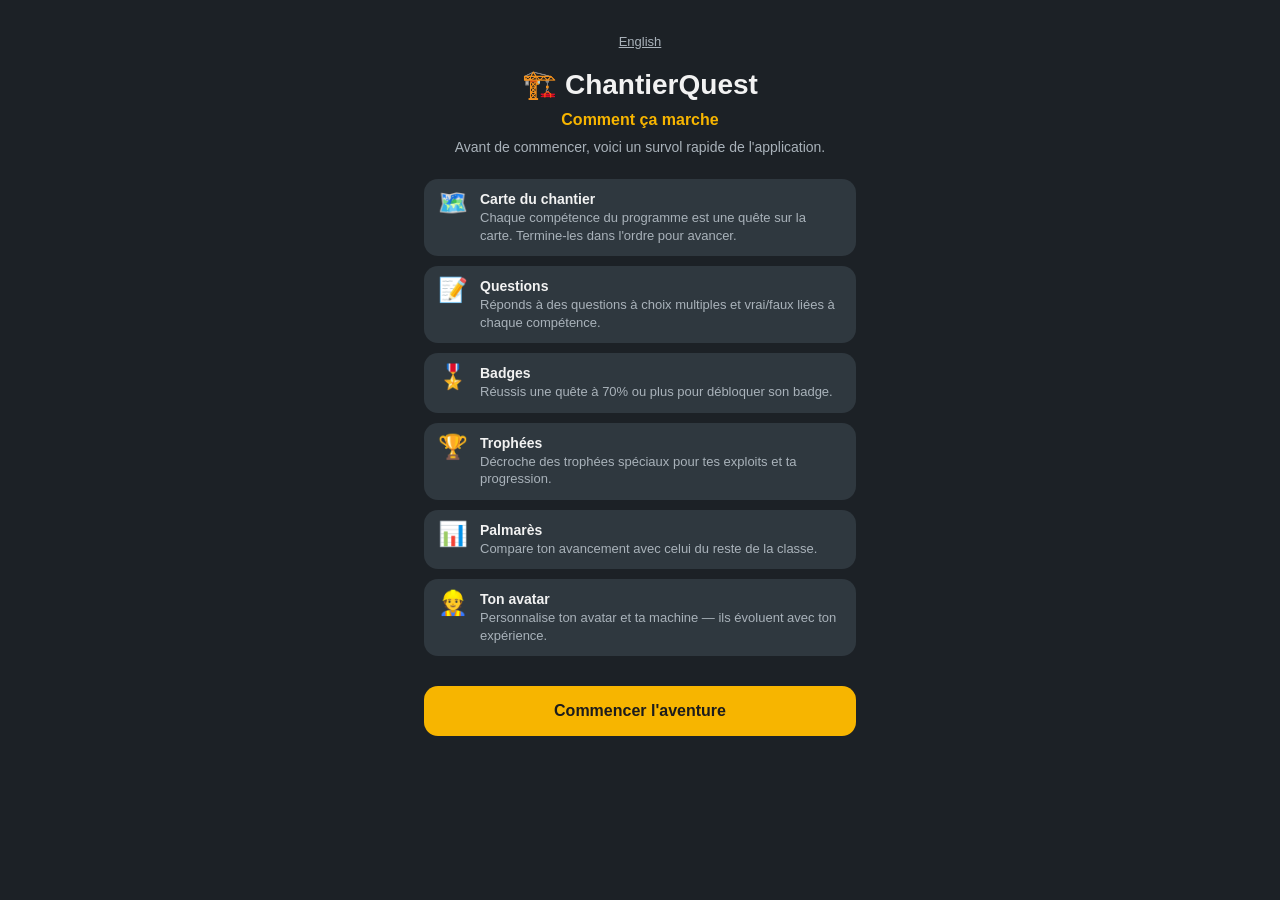
==== index.html @ 1dc8bb92 "ChantierQuest en application web installable (PWA) Contenu identique à l'app iOS, servi par le web :" ====
<!DOCTYPE html>
<html lang="fr">
<head>
<meta charset="UTF-8" />
<meta name="viewport" content="width=device-width, initial-scale=1, maximum-scale=1, viewport-fit=cover" />
<title>ChantierQuest — DEP 5220 / 5720</title>
<meta name="description" content="Application de révision gamifiée pour les élèves du DEP en Charpenterie-menuiserie." />
<meta name="theme-color" content="#8A6516" />

<!-- Ce qui fait d'une page web une application installable -->
<link rel="manifest" href="manifest.json" />
<link rel="icon" href="icons/icon-192.png" />
<link rel="apple-touch-icon" href="icons/icon-192.png" />
<!-- iOS : plein écran, sans barre de navigateur, une fois ajoutée à l'écran d'accueil -->
<meta name="apple-mobile-web-app-capable" content="yes" />
<meta name="mobile-web-app-capable" content="yes" />
<meta name="apple-mobile-web-app-status-bar-style" content="black-translucent" />
<meta name="apple-mobile-web-app-title" content="ChantierQuest" />

<link rel="stylesheet" href="style.css" />
</head>
<body>
<div id="app"></div>
<script src="data.js"></script>
<script src="app.js"></script>
<script>
  // Enregistre le service worker : c'est lui qui rend l'app disponible hors ligne.
  if ("serviceWorker" in navigator) {
    window.addEventListener("load", function () {
      navigator.serviceWorker.register("sw.js").catch(function (e) {
        console.warn("Service worker non enregistré:", e);
      });
    });
  }
</script>
</body>
</html>
---- style.css ----
:root {
  --safety-yellow: #f7b500;
  --dark: #1c2126;
  --dark-2: #262d35;
  --card: #2f383f;
  --text: #f2f2f2;
  --muted: #a9b2ba;
  --success: #3bb54a;
  --danger: #e13c3c;
  --radius: 14px;
}

* { box-sizing: border-box; }

html, body {
  margin: 0;
  padding: 0;
  background: var(--dark);
  color: var(--text);
  font-family: -apple-system, BlinkMacSystemFont, "Segoe UI", Roboto, Helvetica, Arial, sans-serif;
  -webkit-tap-highlight-color: transparent;
}

#app {
  max-width: 480px;
  margin: 0 auto;
  min-height: 100vh;
  display: flex;
  flex-direction: column;
  background: var(--dark);
  padding-top: env(safe-area-inset-top);
  padding-bottom: calc(24px + env(safe-area-inset-bottom));
}

button {
  font-family: inherit;
  cursor: pointer;
  border: none;
}

/* ---------- Onboarding ---------- */
.onboarding {
  padding: 32px 24px;
  display: flex;
  flex-direction: column;
  gap: 10px;
  text-align: center;
}
.lang-toggle-top { text-align: right; }
.lang-toggle-top button {
  background: none;
  color: var(--muted);
  text-decoration: underline;
  font-size: 13px;
}
.onboarding h1 { font-size: 28px; margin: 8px 0 0; }
.tagline { color: var(--safety-yellow); font-weight: 600; margin: 0; }
.program-title { color: var(--muted); font-size: 13px; margin-bottom: 16px; }
.field-label { text-align: left; font-size: 13px; color: var(--muted); margin-top: 12px; }
#nameInput {
  padding: 14px;
  border-radius: var(--radius);
  border: 1px solid #444;
  background: var(--dark-2);
  color: var(--text);
  font-size: 16px;
}
.access-gate { justify-content: center; }
#accessCodeInput {
  padding: 20px 16px;
  border-radius: var(--radius);
  border: 2px solid #555;
  background: var(--dark-2);
  color: var(--text);
  font-size: 26px;
  font-weight: 700;
  letter-spacing: 3px;
  text-align: center;
  text-transform: uppercase;
  width: 100%;
  box-sizing: border-box;
  margin-top: 8px;
}
#accessCodeInput:focus {
  outline: none;
  border-color: var(--safety-yellow);
}
.access-error {
  color: #ff6b5e;
  font-size: 14px;
  margin-top: 12px;
  text-align: center;
}
.welcome-screen { text-align: left; }
.welcome-screen .lang-toggle-top,
.welcome-screen h1,
.welcome-screen .tagline { text-align: center; }
.welcome-intro {
  color: var(--muted);
  font-size: 14px;
  text-align: center;
  margin: 0 0 6px;
}
.welcome-list {
  display: flex;
  flex-direction: column;
  gap: 10px;
  margin-top: 8px;
}
.welcome-item {
  display: flex;
  align-items: flex-start;
  gap: 12px;
  background: var(--card);
  border-radius: var(--radius);
  padding: 12px 14px;
}
.welcome-icon { font-size: 24px; line-height: 1; }
.welcome-item-title { font-weight: 700; font-size: 14px; margin-bottom: 2px; }
.welcome-item-desc { font-size: 13px; color: var(--muted); line-height: 1.35; }
.avatar-char-grid {
  display: grid;
  grid-template-columns: repeat(3, 1fr);
  gap: 10px;
  margin-top: 6px;
}
.avatar-char-btn {
  background: var(--dark-2);
  border: 2px solid transparent;
  border-radius: var(--radius);
  padding: 8px 4px;
  display: flex;
  flex-direction: column;
  align-items: center;
  gap: 4px;
}
.avatar-char-btn svg { border-radius: 50%; }
.avatar-char-btn span { font-size: 10px; color: var(--muted); line-height: 1.2; text-align: center; }
.avatar-char-btn.selected { border-color: var(--safety-yellow); }
.avatar-char-btn.selected span { color: var(--text); font-weight: 600; }

.color-picker { display: flex; gap: 10px; justify-content: center; flex-wrap: wrap; margin-top: 14px; }
.color-swatch {
  width: 30px; height: 30px;
  border-radius: 50%;
  border: 3px solid transparent;
}
.color-swatch.selected { border-color: white; }

.vehicle-grid {
  display: grid;
  grid-template-columns: repeat(2, 1fr);
  gap: 10px;
  margin-top: 6px;
}
.vehicle-btn {
  background: var(--dark-2);
  border: 2px solid transparent;
  border-radius: var(--radius);
  padding: 10px 4px 8px;
  display: flex;
  flex-direction: column;
  align-items: center;
  gap: 4px;
}
.vehicle-btn.selected { border-color: var(--safety-yellow); }
.vehicle-btn span { font-size: 11px; color: var(--muted); }
.vehicle-btn.selected span { color: var(--text); font-weight: 600; }

.vehicle-showcase {
  background: var(--card);
  border-radius: var(--radius);
  padding: 10px 10px 14px;
  margin-bottom: 16px;
  display: flex;
  flex-direction: column;
  align-items: center;
}
.vehicle-frame {
  height: 190px;
  width: 100%;
  display: flex;
  align-items: flex-end;
  justify-content: center;
  overflow: visible;
}
.vehicle-caption { font-size: 12px; color: var(--muted); margin-top: 8px; text-align: center; }
.cta {
  margin-top: 20px;
  background: var(--safety-yellow);
  color: #1c1c1c;
  font-weight: 700;
  font-size: 16px;
  padding: 16px;
  border-radius: var(--radius);
}
.secondary {
  margin-top: 10px;
  background: var(--card);
  color: var(--text);
  padding: 14px;
  border-radius: var(--radius);
}
.secondary.danger { color: var(--danger); }

/* ---------- Topbar ---------- */
.topbar {
  display: flex;
  align-items: center;
  justify-content: space-between;
  padding: 16px 16px 8px;
}
.brand { display: flex; align-items: center; gap: 10px; }
.avatar-chip {
  width: 42px; height: 42px; border-radius: 50%;
  display: flex; align-items: center; justify-content: center;
  overflow: hidden;
  flex-shrink: 0;
}
.avatar-chip svg { display: block; }
.brand-name { font-weight: 700; font-size: 15px; }
.brand-level { font-size: 12px; color: var(--muted); }
.topbar-actions { display: flex; align-items: center; gap: 8px; }
.lang-btn {
  background: var(--card);
  color: var(--text);
  padding: 8px 12px;
  border-radius: 10px;
  font-size: 13px;
  font-weight: 700;
}
.reset-btn {
  background: var(--card);
  color: var(--muted);
  width: 34px;
  height: 34px;
  border-radius: 10px;
  font-size: 15px;
  display: flex;
  align-items: center;
  justify-content: center;
}

.tabs {
  display: flex;
  gap: 6px;
  padding: 0 16px 12px;
}
.tabs button {
  flex: 1;
  background: var(--dark-2);
  color: var(--muted);
  padding: 9px 3px;
  border-radius: 10px;
  font-size: 11px;
  white-space: nowrap;
}
.tabs button.active {
  background: var(--safety-yellow);
  color: #1c1c1c;
  font-weight: 700;
}

.content { padding: 8px 16px 24px; }

/* ---------- Progress / Map ---------- */
.progress-banner { margin-bottom: 16px; }
.progress-bar {
  height: 10px;
  background: var(--dark-2);
  border-radius: 6px;
  overflow: hidden;
}
.progress-fill {
  height: 100%;
  background: linear-gradient(90deg, var(--safety-yellow), var(--success));
}
.progress-label { font-size: 12px; color: var(--muted); margin-top: 6px; text-align: right; }

.quest-path { display: flex; flex-direction: column; gap: 10px; }
.quest-node {
  display: flex;
  flex-direction: column;
  gap: 10px;
  background: var(--card);
  border-radius: var(--radius);
  padding: 12px;
}
.quest-node.done { border: 1px solid var(--success); }
.quest-node.locked { opacity: 0.45; }
.quest-node-main { display: flex; align-items: center; gap: 12px; cursor: pointer; }
.quest-icon { font-size: 26px; width: 36px; text-align: center; }
.quest-body { flex: 1; }
.quest-num { font-size: 11px; color: var(--muted); }
.quest-title { font-size: 14px; font-weight: 600; }
.quest-meta { font-size: 11px; color: var(--muted); margin-top: 2px; }
.quest-status { font-size: 18px; }

/* ---------- Paliers de difficulté (Débutant / Intermédiaire / Avancé) ---------- */
.tier-row { display: flex; gap: 8px; }
.tier-pill {
  flex: 1;
  background: var(--dark-2);
  color: var(--text);
  border-radius: 10px;
  padding: 8px 4px;
  display: flex;
  flex-direction: column;
  align-items: center;
  gap: 2px;
  font-size: 10px;
  border: 2px solid transparent;
}
.tier-pill:disabled { opacity: 0.4; }
.tier-pill.done { border-color: var(--success); background: #1f3325; }
.tier-pill.locked { opacity: 0.5; }
.tier-pill-icon { font-size: 15px; }
.tier-pill-name { font-weight: 600; }
.tier-pill-score { color: var(--safety-yellow); font-weight: 700; }
.quest-intro-tier {
  display: inline-block;
  background: var(--card);
  color: var(--safety-yellow);
  font-size: 12px;
  font-weight: 700;
  padding: 5px 12px;
  border-radius: 20px;
  margin: 8px 0;
}

/* ---------- Quest intro / quiz ---------- */
.quest-intro { text-align: center; }
.quest-intro-icon { font-size: 48px; }
.quest-code { color: var(--muted); font-size: 13px; }
.best-score { color: var(--safety-yellow); font-weight: 700; }

.quiz-progress { color: var(--muted); font-size: 12px; margin-bottom: 6px; }
.quiz-question { font-size: 18px; line-height: 1.4; }
.scenario-badge {
  display: inline-block;
  background: #2a3a4d;
  color: #8fc6ff;
  font-size: 11px;
  font-weight: 700;
  padding: 4px 10px;
  border-radius: 20px;
  margin-bottom: 8px;
}

/* ---------- Questions d'association de termes ("match") ---------- */
.match-prompt { color: var(--muted); font-size: 13px; margin: 12px 0 8px; }
.match-columns { display: flex; gap: 10px; }
.match-col { flex: 1; display: flex; flex-direction: column; gap: 8px; }
.match-btn {
  background: var(--card);
  color: var(--text);
  padding: 10px 8px;
  border-radius: 10px;
  font-size: 12px;
  line-height: 1.3;
  border: 2px solid transparent;
  text-align: left;
  min-height: 44px;
}
.match-term.selected { border-color: var(--safety-yellow); background: #3a3320; }
.match-btn.matched { border-color: var(--success); background: #1f3325; opacity: 0.75; }
.match-btn.wrong { border-color: var(--danger); background: #3a2020; animation: match-shake 0.35s; }
@keyframes match-shake {
  0%, 100% { transform: translateX(0); }
  25% { transform: translateX(-4px); }
  75% { transform: translateX(4px); }
}

/* ---------- Questions avec image de cabine ---------- */
.cabin-wrap {
  position: relative;
  margin: 12px 0 14px;
  border-radius: var(--radius);
  overflow: hidden;
  background: #cfd6db;
  line-height: 0;
}
.cabin-svg { display: block; width: 100%; height: auto; }
.cabin-hotspots { position: absolute; inset: 0; }
.hotspot-dot {
  position: absolute;
  width: 15%;
  padding-top: 15%;
  height: 0;
  margin-left: -7.5%;
  margin-top: -7.5%;
  border-radius: 50%;
  background: rgba(255, 255, 255, 0.001);
  border: 2px dashed rgba(255, 255, 255, 0.6);
}
.hotspot-dot.selected {
  border: 3px solid var(--safety-yellow);
  background: rgba(247, 181, 0, 0.25);
}
.hotspot-legend { margin-top: 4px; }

.choices { display: flex; flex-direction: column; gap: 10px; margin-top: 14px; }
.choice-btn {
  text-align: left;
  background: var(--card);
  color: var(--text);
  padding: 14px;
  border-radius: 12px;
  font-size: 14px;
  border: 2px solid transparent;
}
.choice-btn.selected {
  border-color: var(--safety-yellow);
  background: #3a3320;
}

.tf-choices {
  display: flex;
  gap: 12px;
  margin-top: 18px;
}
.tf-btn {
  flex: 1;
  background: var(--card);
  color: var(--text);
  padding: 22px 8px;
  border-radius: var(--radius);
  font-size: 16px;
  font-weight: 700;
  border: 2px solid transparent;
  text-align: center;
}
.tf-btn.selected {
  border-color: var(--safety-yellow);
  background: #3a3320;
}
.quiz-nav {
  display: flex;
  justify-content: space-between;
  margin-top: 20px;
}
.quiz-nav .cta:disabled { opacity: 0.4; }

.quest-result { text-align: center; position: relative; }
.result-icon { font-size: 52px; }
.result-icon.celebrate { animation: result-pop 0.6s ease; }
@keyframes result-pop {
  0% { transform: scale(0.3) rotate(-15deg); opacity: 0; }
  60% { transform: scale(1.25) rotate(8deg); opacity: 1; }
  100% { transform: scale(1) rotate(0deg); }
}
.result-score { font-size: 18px; font-weight: 700; }
.result-xp { color: var(--safety-yellow); font-weight: 700; }
.result-pass { color: var(--success); font-weight: 600; }
.result-fail { color: var(--danger); font-weight: 600; }
.result-mastery {
  color: var(--safety-yellow);
  font-weight: 800;
  font-size: 15px;
  animation: mastery-glow 1.2s ease-in-out infinite alternate;
}
@keyframes mastery-glow {
  from { text-shadow: 0 0 4px rgba(247,181,0,0.3); }
  to { text-shadow: 0 0 14px rgba(247,181,0,0.85); }
}

/* ---------- Confettis de célébration (paliers réussis) ---------- */
.confetti-burst {
  position: fixed;
  inset: 0;
  overflow: hidden;
  pointer-events: none;
  z-index: 50;
}
.confetti-piece {
  position: absolute;
  top: -12px;
  width: 8px;
  height: 14px;
  border-radius: 2px;
  opacity: 0.95;
  animation-name: confetti-fall;
  animation-timing-function: cubic-bezier(0.35, 0.55, 0.65, 1);
  animation-fill-mode: forwards;
}
@keyframes confetti-fall {
  0% { transform: translateY(0) rotate(0deg); opacity: 1; }
  100% { transform: translateY(620px) rotate(560deg); opacity: 0; }
}

/* ---------- Badges / Trophies ---------- */
.grid {
  display: grid;
  grid-template-columns: 1fr 1fr;
  gap: 10px;
}
.badge-card {
  background: var(--card);
  border-radius: var(--radius);
  padding: 14px;
  text-align: center;
}
.badge-card.locked { opacity: 0.4; }
.badge-icon { font-size: 30px; }
.badge-title { font-size: 12px; font-weight: 600; margin-top: 6px; }
.badge-desc { font-size: 10px; color: var(--muted); margin-top: 4px; }

/* ---------- Leaderboard ---------- */
.leaderboard-list { display: flex; flex-direction: column; gap: 8px; }
.leaderboard-row {
  display: flex;
  align-items: center;
  gap: 10px;
  background: var(--card);
  border-radius: 12px;
  padding: 8px 12px;
}
.leaderboard-row.you {
  border: 2px solid var(--safety-yellow);
  background: #3a3320;
}
.lb-rank { width: 26px; text-align: center; font-weight: 700; font-size: 14px; }
.lb-avatar { width: 36px; height: 36px; border-radius: 50%; overflow: hidden; flex-shrink: 0; }
.lb-avatar svg { display: block; }
.lb-name { flex: 1; font-size: 13px; font-weight: 600; }
.lb-you-tag { color: var(--safety-yellow); font-weight: 700; font-size: 11px; }
.lb-xp { font-size: 12px; color: var(--muted); font-weight: 700; }
.leaderboard-note { font-size: 11px; color: var(--muted); text-align: center; margin-top: 14px; }

.toast {
  position: fixed;
  bottom: 20px;
  left: 50%;
  transform: translateX(-50%);
  background: var(--safety-yellow);
  color: #1c1c1c;
  padding: 12px 18px;
  border-radius: 12px;
  font-weight: 700;
  font-size: 13px;
  box-shadow: 0 4px 16px rgba(0,0,0,0.4);
}
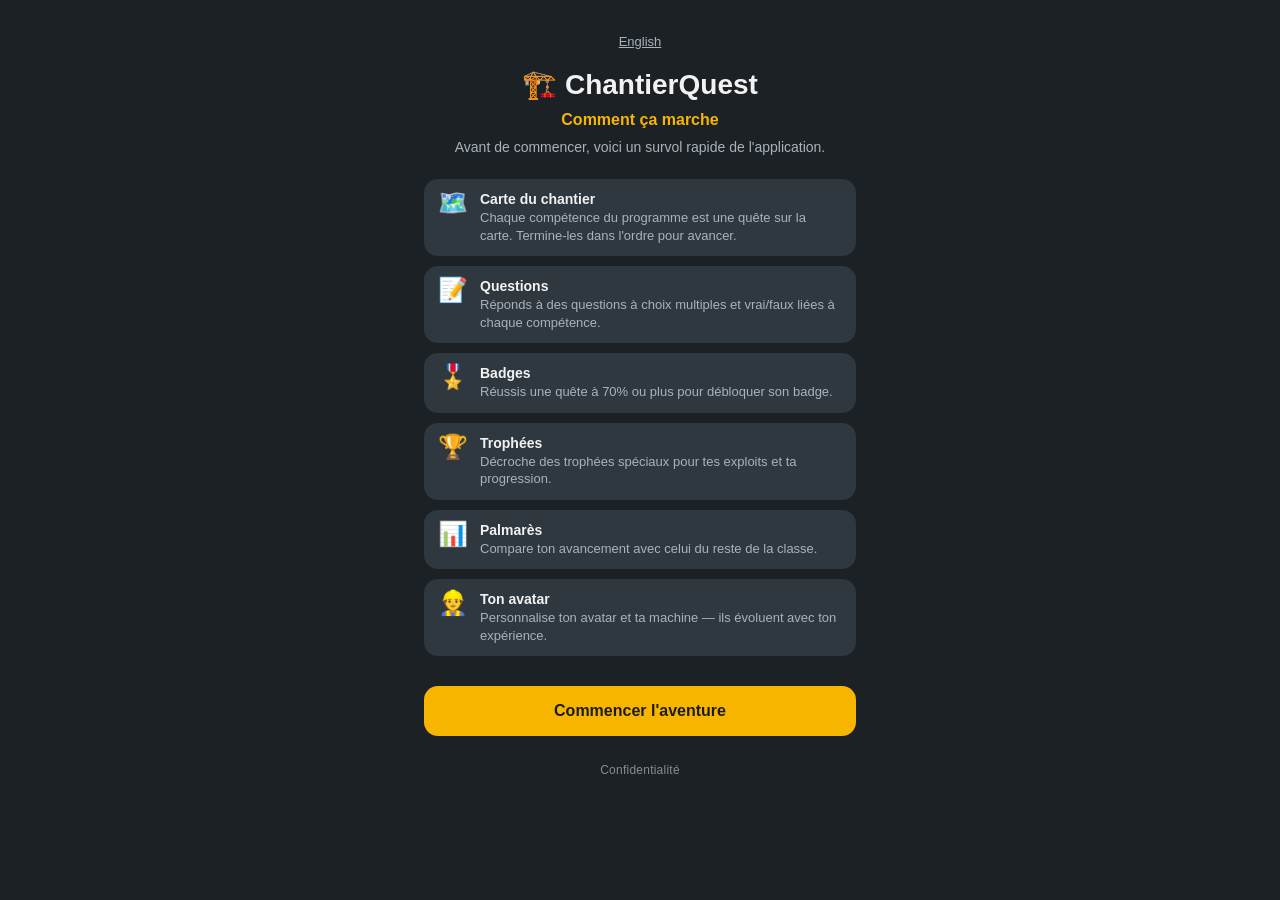
==== commit 33a6afd3: "Themes saisonniers: ajout du module (adaptatif clair/sombre) Co-Authored-By: Claude Sonnet 5 <norepl" ====
--- a/index.html
+++ b/index.html
@@ -9,7 +9,7 @@
 
 <!-- Ce qui fait d'une page web une application installable -->
 <link rel="manifest" href="manifest.json" />
-<link rel="icon" href="icons/icon-192.png" />
+<link rel="icon" href="favicon.svg" type="image/svg+xml" />
 <link rel="apple-touch-icon" href="icons/icon-192.png" />
 <!-- iOS : plein écran, sans barre de navigateur, une fois ajoutée à l'écran d'accueil -->
 <meta name="apple-mobile-web-app-capable" content="yes" />
@@ -23,6 +23,9 @@
 <div id="app"></div>
 <script src="data.js"></script>
 <script src="app.js"></script>
+<!-- Couche d'accents saisonniers (décorative, optionnelle).
+     Aperçu : ?theme=halloween | ?theme=noel | ?theme=paques | ?theme=aucun -->
+<script src="theme-saisonnier.js"></script>
 <script>
   // Enregistre le service worker : c'est lui qui rend l'app disponible hors ligne.
   if ("serviceWorker" in navigator) {
--- a/style.css
+++ b/style.css
@@ -57,7 +57,7 @@
 .tagline { color: var(--safety-yellow); font-weight: 600; margin: 0; }
 .program-title { color: var(--muted); font-size: 13px; margin-bottom: 16px; }
 .field-label { text-align: left; font-size: 13px; color: var(--muted); margin-top: 12px; }
-#nameInput {
+#nameInput, #classCodeInput {
   padding: 14px;
   border-radius: var(--radius);
   border: 1px solid #444;
@@ -65,8 +65,57 @@
   color: var(--text);
   font-size: 16px;
 }
+.totem-card {
+  background: var(--card);
+  border: 1px solid #3a444c;
+  border-left: 3px solid var(--safety-yellow);
+  border-radius: var(--radius);
+  padding: 18px 16px;
+  text-align: center;
+}
+.totem-emoji { font-size: 42px; line-height: 1; }
+.totem-name { font-family: Georgia, "Times New Roman", serif; font-size: 24px; font-weight: 600; color: var(--text); margin-top: 8px; }
+.totem-name b { color: var(--safety-yellow); font-weight: 600; }
+.totem-hint { font-size: 12px; color: var(--muted); margin-top: 8px; line-height: 1.4; }
+.totem-reroll {
+  margin-top: 12px;
+  width: 100%;
+  background: var(--dark-2);
+  color: var(--text);
+  border: 1px solid #3a444c;
+  border-radius: var(--radius);
+  padding: 13px;
+  font-size: 14px;
+  font-weight: 600;
+}
+.share-toggle {
+  margin-top: 18px;
+  background: var(--card);
+  border: 1px solid #3a444c;
+  border-radius: var(--radius);
+  padding: 14px 16px;
+  display: flex;
+  align-items: center;
+  gap: 12px;
+  cursor: pointer;
+  text-align: left;
+}
+.share-toggle .tog {
+  width: 44px; height: 26px; border-radius: 13px;
+  background: #3a444c; flex-shrink: 0; position: relative; transition: background .18s;
+}
+.share-toggle .tog::after {
+  content: ""; position: absolute; top: 3px; left: 3px;
+  width: 20px; height: 20px; border-radius: 50%; background: #fff; transition: left .18s;
+}
+.share-toggle.on .tog { background: var(--safety-yellow); }
+.share-toggle.on .tog::after { left: 21px; }
+.share-lbl b { font-size: 14px; color: var(--text); }
+.share-lbl small { display: block; color: var(--muted); font-size: 12px; margin-top: 2px; line-height: 1.35; }
+.share-status { font-size: 12.5px; color: var(--muted); margin-top: 12px; text-align: center; }
+.share-status.on { color: var(--safety-yellow); }
 .access-gate { justify-content: center; }
-#accessCodeInput {
+.access-code-input {
   padding: 20px 16px;
   border-radius: var(--radius);
   border: 2px solid #555;
@@ -81,7 +130,7 @@
   box-sizing: border-box;
   margin-top: 8px;
 }
-#accessCodeInput:focus {
+.access-code-input:focus {
   outline: none;
   border-color: var(--safety-yellow);
 }
@@ -288,6 +337,20 @@
 }
 .quest-node.done { border: 1px solid var(--success); }
 .quest-node.locked { opacity: 0.45; }
+.quest-node.premium-locked { opacity: 1; border: 1px dashed var(--muted); }
+.quest-node.premium-locked .quest-node-main { cursor: pointer; }
+.quest-premium-note { font-size: 11px; font-weight: 600; color: var(--muted); margin-top: 2px; }
+.premium-overlay { position: fixed; inset: 0; background: rgba(0,0,0,0.55); display: flex; align-items: center; justify-content: center; padding: 20px; z-index: 1000; }
+.premium-dialog { background: var(--card); border-radius: var(--radius); padding: 22px; max-width: 340px; width: 100%; text-align: center; box-shadow: 0 12px 40px rgba(0,0,0,0.35); }
+.premium-dialog h2 { font-size: 17px; margin: 8px 0; }
+.premium-dialog p { font-size: 14px; color: var(--muted); margin-bottom: 16px; }
+.premium-badge { font-size: 12px; font-weight: 700; color: var(--muted); }
+.premium-dialog .field-label { margin-top: 4px; }
+.premium-dialog .access-code-input { font-size: 18px; letter-spacing: 1.5px; padding: 12px 10px; margin-top: 6px; }
+.premium-dialog .access-error { margin-top: 8px; margin-bottom: 0; }
+.premium-dialog .premium-or { font-size: 12px; color: var(--muted); margin: 14px 0 4px; text-transform: uppercase; letter-spacing: 1px; }
+.premium-dialog .cta { display: block; text-decoration: none; margin-bottom: 10px; }
+.premium-dialog .secondary { display: block; text-decoration: none; margin-bottom: 10px; }
 .quest-node-main { display: flex; align-items: center; gap: 12px; cursor: pointer; }
 .quest-icon { font-size: 26px; width: 36px; text-align: center; }
 .quest-body { flex: 1; }
@@ -540,3 +603,56 @@
   font-size: 13px;
   box-shadow: 0 4px 16px rgba(0,0,0,0.4);
 }
+
+/* ---------- Revue des erreurs ---------- */
+.review { text-align: left; margin: 22px 0 8px; border-top: 1px solid #3a444c; padding-top: 18px; }
+.review-title { font-size: 15px; color: var(--safety-yellow); margin: 0 0 14px; }
+.review-item { background: var(--card); border-radius: var(--radius); padding: 14px 16px; margin-bottom: 12px; }
+.review-q { font-size: 14px; font-weight: 600; color: var(--text); margin-bottom: 10px; white-space: pre-line; line-height: 1.4; }
+.review-line { font-size: 13.5px; padding: 4px 0; line-height: 1.4; }
+.review-line.yours { color: #ff6b5e; }
+.review-line.good { color: var(--success); font-weight: 600; }
+.review-expl { font-size: 13px; color: var(--muted); margin-top: 8px; padding-top: 8px; border-top: 1px dashed #3a444c; line-height: 1.5; }
+
+/* ---------- Bandeau CFP (nom du centre rattaché au code de classe) ---------- */
+.cfp-banner {
+  display: flex;
+  align-items: center;
+  gap: 12px;
+  background: var(--card);
+  border-left: 3px solid var(--safety-yellow);
+  border-radius: var(--radius);
+  padding: 12px 14px;
+  margin: 14px 0 4px;
+  text-align: left;
+}
+.cfp-banner .cfp-logo {
+  width: 40px;
+  height: 40px;
+  object-fit: contain;
+  border-radius: 8px;
+  flex: 0 0 auto;
+  background: #fff;
+}
+.cfp-banner .cfp-name {
+  font-weight: 700;
+  color: var(--text);
+  font-size: 15px;
+  line-height: 1.25;
+}
+.cfp-banner .cfp-prog {
+  color: var(--muted);
+  font-size: 12px;
+  margin-top: 2px;
+}
+.join-error {
+  color: var(--danger);
+  font-size: 13px;
+  margin: 12px 0 0;
+  text-align: center;
+}
+
+/* Loi 25 : pied de page discret vers la politique de confidentialité */
+.privacy-footer{text-align:center;padding:14px 0 22px;}
+.privacy-footer a{font-size:12px;color:var(--muted);text-decoration:none;opacity:.75;letter-spacing:.02em;}
+.privacy-footer a:hover{opacity:1;text-decoration:underline;}
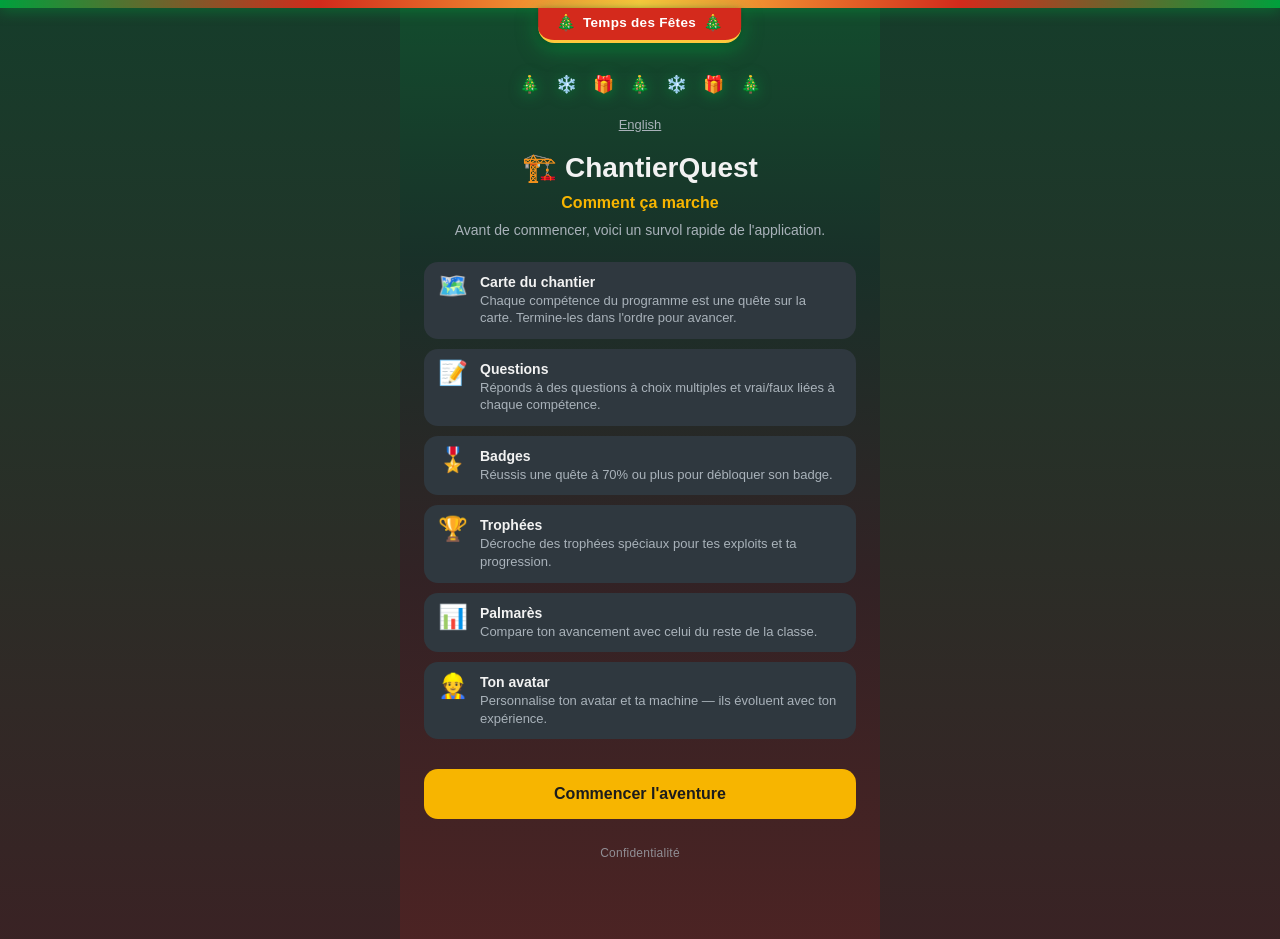
==== commit 7c663efa: "StageQuest : carnet de stage en option de licence (cote eleve) Nouveau module, inerte tant que l'opt" ====
--- a/index.html
+++ b/index.html
@@ -22,6 +22,9 @@
 <body>
 <div id="app"></div>
 <script src="data.js"></script>
+<!-- Carnet de stage : module en option de licence, chargé AVANT app.js.
+     Inerte si l'option « carnet » n'est pas active pour le centre. -->
+<script src="carnet.js"></script>
 <script src="app.js"></script>
 <!-- Couche d'accents saisonniers (décorative, optionnelle).
      Aperçu : ?theme=halloween | ?theme=noel | ?theme=paques | ?theme=aucun -->
--- a/style.css
+++ b/style.css
@@ -656,3 +656,109 @@
 .privacy-footer{text-align:center;padding:14px 0 22px;}
 .privacy-footer a{font-size:12px;color:var(--muted);text-decoration:none;opacity:.75;letter-spacing:.02em;}
 .privacy-footer a:hover{opacity:1;text-decoration:underline;}
+
+/* ---------- Carnet de stage (module en option — carnet.js) ----------
+   Reprend les jetons de ChantierQuest : fond ardoise, jaune sécurité,
+   cartes var(--card). Aucun style de la maquette n'est importé. */
+.tabs.tabs-5 button { font-size: 10px; padding: 9px 2px; white-space: normal; line-height: 1.15; }
+.tabs.carnet-subtabs { padding-top: 0; }
+.tabs.carnet-subtabs button { font-size: 12px; }
+
+.carnet-head { margin-bottom: 14px; }
+.carnet-head h2 { font-size: 20px; margin: 0; }
+.carnet-head p { font-size: 12.5px; color: var(--muted); margin: 3px 0 0; }
+
+.carnet-card {
+  background: var(--card);
+  border-radius: var(--radius);
+  padding: 14px 16px;
+  margin-bottom: 12px;
+}
+.carnet-card h3 { font-size: 14px; margin: 0 0 10px; }
+.carnet-card .cta { margin-top: 14px; width: 100%; }
+.carnet-card .secondary { width: 100%; }
+.carnet-eyebrow { font-size: 10.5px; text-transform: uppercase; letter-spacing: .08em; color: var(--muted); font-weight: 700; }
+.carnet-sub { font-size: 12.5px; color: var(--muted); margin-top: 4px; line-height: 1.4; }
+.carnet-sub.ok { color: var(--success); }
+.carnet-sub.refaire { color: #ff8f8f; }
+.carnet-avis { font-size: 13.5px; color: var(--muted); margin: 0 0 10px; line-height: 1.5; }
+.carnet-mineur { font-size: 12px; color: var(--muted); border-left: 3px solid var(--safety-yellow); padding-left: 10px; margin: 12px 0; line-height: 1.45; }
+.carnet-loi25 { font-size: 11.5px; color: var(--muted); margin: 14px 0 0; line-height: 1.5; }
+.carnet-lien { display: inline-block; margin-top: 12px; font-size: 12px; color: var(--muted); }
+.carnet-consent p { font-size: 13.5px; line-height: 1.5; margin: 0 0 8px; }
+
+/* En-tête « Mon stage » (touchable pour modifier) */
+.carnet-stage { display: flex; align-items: center; gap: 10px; cursor: pointer; }
+.carnet-stage-txt { flex: 1; min-width: 0; }
+.carnet-stage-txt b { font-size: 15px; }
+.carnet-modifier { font-size: 11.5px; font-weight: 700; color: var(--safety-yellow); white-space: nowrap; }
+
+/* Compteur de gestes validés */
+.carnet-level { display: flex; align-items: baseline; justify-content: space-between; gap: 8px; margin-bottom: 8px; }
+.carnet-level b { font-size: 22px; font-weight: 700; }
+.carnet-level span { font-size: 12px; color: var(--muted); }
+
+/* Badges de stage */
+.carnet-badges { display: grid; grid-template-columns: repeat(4, 1fr); gap: 10px 6px; }
+.carnet-badge { display: grid; justify-items: center; gap: 4px; text-align: center; font-size: 10px; line-height: 1.2; color: var(--muted); }
+.carnet-hex {
+  width: 44px; height: 50px;
+  clip-path: polygon(50% 0, 100% 25%, 100% 75%, 50% 100%, 0 75%, 0 25%);
+  background: var(--dark-2);
+  display: grid; place-items: center; font-size: 18px;
+}
+.carnet-badge.on { color: var(--text); font-weight: 600; }
+.carnet-badge.on .carnet-hex { background: var(--safety-yellow); }
+
+/* Liste des gestes */
+.carnet-list { display: flex; flex-direction: column; gap: 8px; }
+.carnet-row { background: var(--card); border-radius: 12px; padding: 11px 13px; border: 1px solid transparent; }
+.carnet-row.cliquable { cursor: pointer; border-color: #3a444c; }
+.carnet-row.cliquable:active { border-color: var(--safety-yellow); }
+.carnet-row-main { display: flex; align-items: center; gap: 9px; }
+.carnet-row-icon { font-size: 18px; width: 22px; text-align: center; flex: none; }
+.carnet-row-nom { flex: 1; font-size: 13.5px; font-weight: 600; min-width: 0; }
+.carnet-pill { font-size: 10.5px; font-weight: 700; padding: 3px 9px; border-radius: 99px; white-space: nowrap; flex: none; }
+.carnet-pill.attente { background: var(--dark-2); color: var(--muted); }
+.carnet-pill.validee { background: #1f3325; color: var(--success); }
+.carnet-pill.refaire { background: #3a2020; color: #ff8f8f; }
+.carnet-pill.afaire  { background: transparent; color: var(--safety-yellow); border: 1px dashed var(--safety-yellow); }
+
+/* Formulaire */
+.carnet-input {
+  width: 100%;
+  background: var(--dark-2);
+  color: var(--text);
+  border: 1px solid #444;
+  border-radius: 10px;
+  padding: 12px;
+  font-size: 16px;   /* 16px : évite le zoom automatique d'iOS à la saisie */
+  font-family: inherit;
+}
+.carnet-textarea { min-height: 80px; resize: vertical; }
+.carnet-inline { display: grid; grid-template-columns: 1fr 90px; gap: 8px; }
+.carnet-file { position: absolute; width: 1px; height: 1px; opacity: 0; pointer-events: none; }
+.carnet-drop {
+  display: grid; place-items: center; gap: 6px;
+  min-height: 140px; padding: 14px;
+  border: 2px dashed #4a545e; border-radius: 12px;
+  background: var(--dark-2); color: var(--muted);
+  text-align: center; font-size: 12.5px; cursor: pointer;
+}
+.carnet-drop b { color: var(--text); font-size: 14px; }
+.carnet-drop-icon { font-size: 30px; }
+.carnet-drop img { max-width: 100%; max-height: 220px; border-radius: 10px; display: block; }
+
+/* Journal d'heures */
+.carnet-log { display: flex; flex-direction: column; }
+.carnet-log-row {
+  display: grid; grid-template-columns: 86px 1fr auto 26px;
+  gap: 8px; align-items: center;
+  padding: 9px 0; border-bottom: 1px solid #3a444c; font-size: 12.5px;
+}
+.carnet-log-row:last-child { border-bottom: none; }
+.carnet-log-date { color: var(--muted); font-variant-numeric: tabular-nums; }
+.carnet-log-engin { color: var(--text); overflow: hidden; text-overflow: ellipsis; white-space: nowrap; }
+.carnet-log-h { font-weight: 700; color: var(--safety-yellow); font-variant-numeric: tabular-nums; }
+.carnet-log-del { background: none; color: var(--muted); font-size: 14px; padding: 2px 4px; }
+.carnet-log-del:hover { color: var(--danger); }
